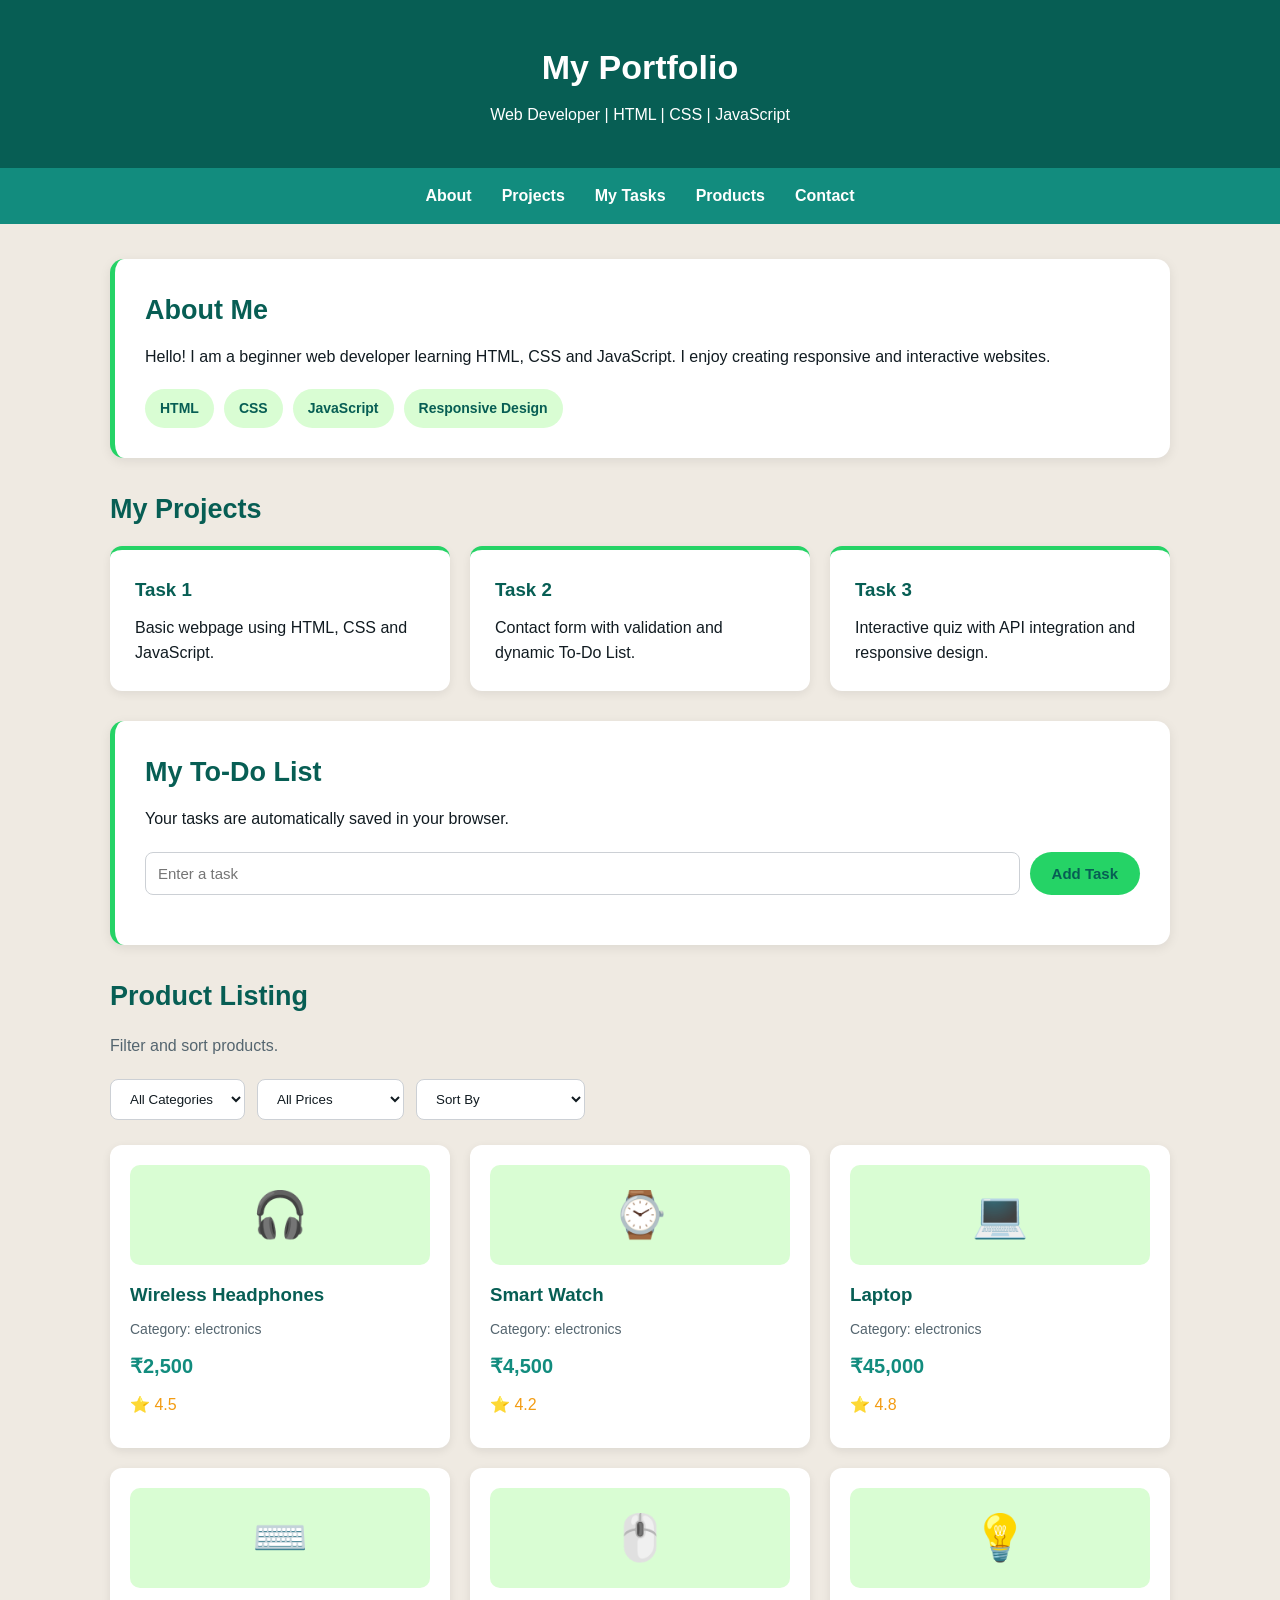
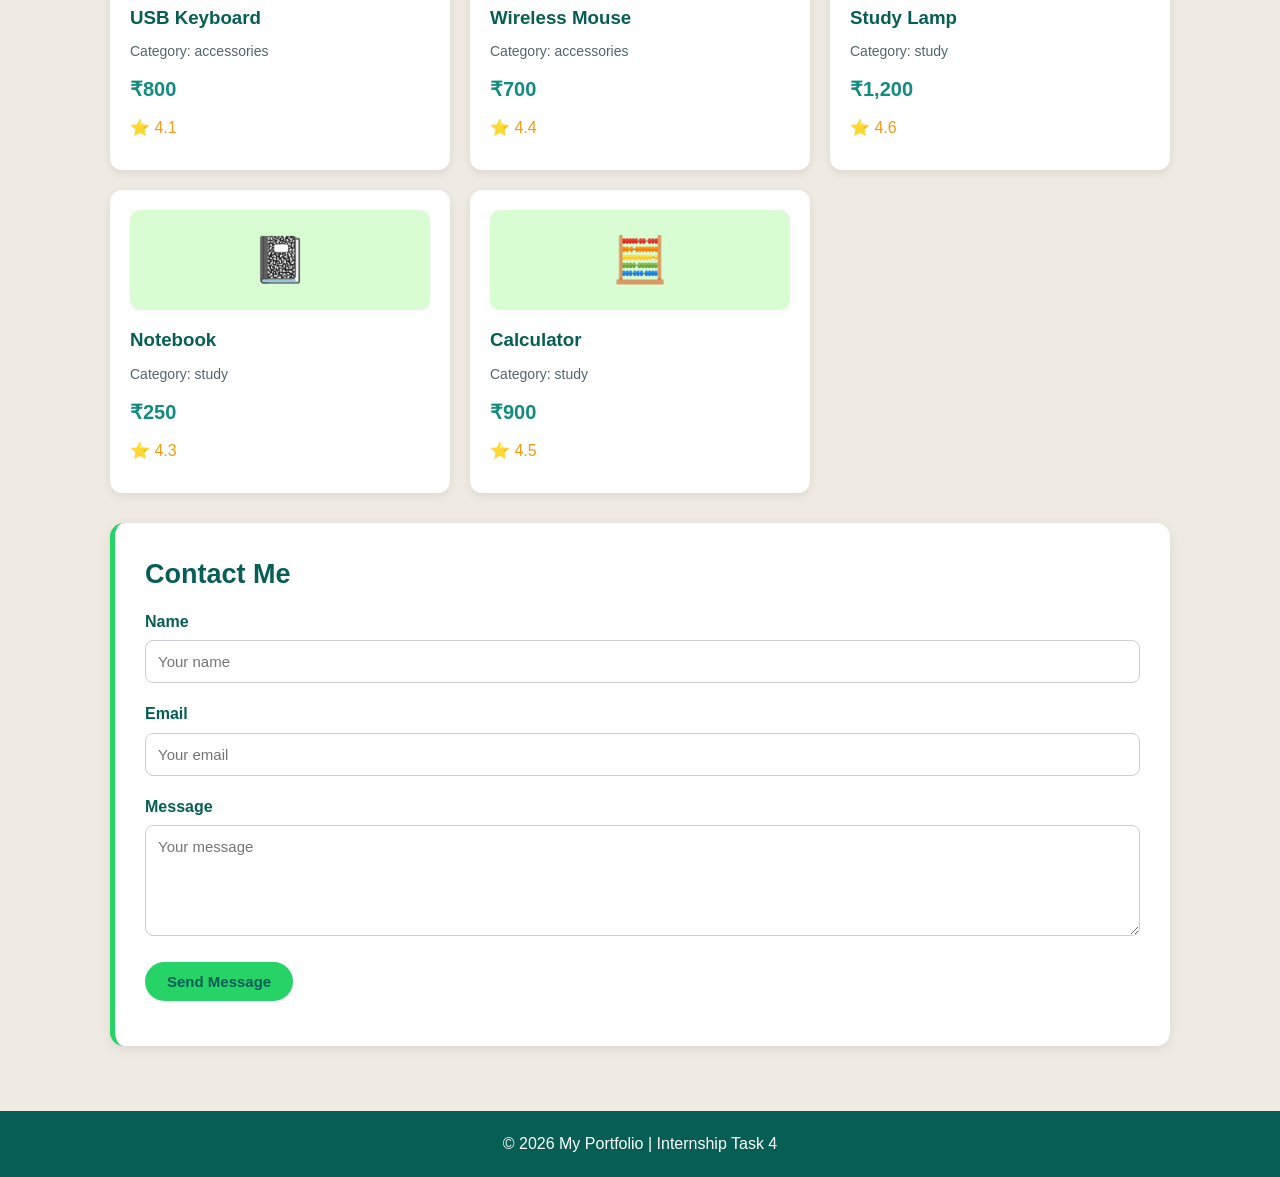
==== Project4/index.html @ b4dc9018 "add five intenship projects" ====
<!DOCTYPE html>
<html lang="en">

<head>

    <meta charset="UTF-8">

    <meta name="viewport"
          content="width=device-width, initial-scale=1.0">

    <title>My Portfolio
    </title>

    <link rel="stylesheet" href="style.css">

    <script src="script.js" defer></script>

</head>

<body>

    <!-- ================= HEADER ================= -->

    <header>

        <div class="header-content">

            <h1>My Portfolio</h1>

            <p>
                Web Developer | HTML | CSS | JavaScript
            </p>

        </div>

    </header>


    <!-- ================= NAVIGATION ================= -->

    <nav>

        <a href="#about">About</a>

        <a href="#projects">Projects</a>

        <a href="#todo">My Tasks</a>

        <a href="#products">Products</a>

        <a href="#contact">Contact</a>

    </nav>


    <!-- ================= MAIN ================= -->

    <main>


        <!-- ================= ABOUT ================= -->

        <section id="about" class="section card">

            <h2>About Me</h2>

            <p>
                Hello! I am a beginner web developer
                learning HTML, CSS and JavaScript.
                I enjoy creating responsive and
                interactive websites.
            </p>

            <div class="skills">

                <span>HTML</span>

                <span>CSS</span>

                <span>JavaScript</span>

                <span>Responsive Design</span>

            </div>

        </section>



        <!-- ================= PROJECTS ================= -->

        <section id="projects" class="section">

            <h2>My Projects</h2>

            <div class="projects-grid">


                <div class="project-card">

                    <h3>Task 1</h3>

                    <p>
                        Basic webpage using HTML,
                        CSS and JavaScript.
                    </p>

                </div>


                <div class="project-card">

                    <h3>Task 2</h3>

                    <p>
                        Contact form with validation
                        and dynamic To-Do List.
                    </p>

                </div>


                <div class="project-card">

                    <h3>Task 3</h3>

                    <p>
                        Interactive quiz with API
                        integration and responsive design.
                    </p>

                </div>


            </div>

        </section>



        <!-- ================= TODO ================= -->

        <section id="todo" class="section card">

            <h2>My To-Do List</h2>

            <p>
                Your tasks are automatically saved
                in your browser.
            </p>


            <div class="todo-input">

                <input
                    type="text"
                    id="taskInput"
                    placeholder="Enter a task"
                >

                <button id="addTaskBtn">
                    Add Task
                </button>

            </div>


            <ul id="taskList"></ul>

        </section>



        <!-- ================= PRODUCTS ================= -->

        <section id="products" class="section">

            <h2>Product Listing</h2>

            <p class="section-description">
                Filter and sort products.
            </p>


            <!-- Filters -->

            <div class="filters">

                <select id="categoryFilter">

                    <option value="all">
                        All Categories
                    </option>

                    <option value="electronics">
                        Electronics
                    </option>

                    <option value="accessories">
                        Accessories
                    </option>

                    <option value="study">
                        Study
                    </option>

                </select>


                <select id="priceFilter">

                    <option value="all">
                        All Prices
                    </option>

                    <option value="low">
                        Under ₹1,000
                    </option>

                    <option value="medium">
                        ₹1,000 - ₹5,000
                    </option>

                    <option value="high">
                        Above ₹5,000
                    </option>

                </select>


                <select id="sortFilter">

                    <option value="default">
                        Sort By
                    </option>

                    <option value="priceLow">
                        Price: Low to High
                    </option>

                    <option value="priceHigh">
                        Price: High to Low
                    </option>

                    <option value="rating">
                        Rating: High to Low
                    </option>

                </select>

            </div>


            <!-- Products -->

            <div id="productList"
                 class="products-grid">
            </div>

        </section>



        <!-- ================= CONTACT ================= -->

        <section id="contact"
                 class="section card">

            <h2>Contact Me</h2>

            <form id="contactForm">

                <div class="form-group">

                    <label for="name">
                        Name
                    </label>

                    <input
                        type="text"
                        id="name"
                        placeholder="Your name"
                        required
                    >

                </div>


                <div class="form-group">

                    <label for="email">
                        Email
                    </label>

                    <input
                        type="email"
                        id="email"
                        placeholder="Your email"
                        required
                    >

                </div>


                <div class="form-group">

                    <label for="message">
                        Message
                    </label>

                    <textarea
                        id="message"
                        rows="5"
                        placeholder="Your message"
                        required
                    ></textarea>

                </div>


                <button type="submit">
                    Send Message
                </button>


                <p id="formMessage"></p>

            </form>

        </section>

    </main>


    <!-- ================= FOOTER ================= -->

    <footer>

        <p>
            © 2026 My Portfolio |
            Internship Task 4
        </p>

    </footer>

</body>

</html>
---- Project4/style.css ----
/* =====================================
   GENERAL
===================================== */

* {
    margin: 0;
    padding: 0;
    box-sizing: border-box;
}

html {
    scroll-behavior: smooth;
}

body {

    min-height: 100vh;

    display: flex;

    flex-direction: column;

    font-family: Arial, sans-serif;

    background-color: #efeae2;

    color: #111b21;

    line-height: 1.6;
}


/* =====================================
   HEADER
===================================== */

header {

    background-color: #075e54;

    color: white;

    text-align: center;

    padding: 40px 20px;
}

header h1 {

    font-size: 34px;

    margin-bottom: 8px;
}

header p {

    font-size: 16px;
}


/* =====================================
   NAVIGATION
===================================== */

nav {

    background-color: #128c7e;

    display: flex;

    justify-content: center;

    align-items: center;

    gap: 30px;

    padding: 15px;

    position: sticky;

    top: 0;

    z-index: 100;
}

nav a {

    color: white;

    text-decoration: none;

    font-weight: bold;

    transition: 0.2s;
}

nav a:hover {

    color: #d9fdd3;
}


/* =====================================
   MAIN
===================================== */

main {

    flex: 1;

    width: 100%;

    max-width: 1100px;

    margin: 35px auto;

    padding: 0 20px;
}


/* =====================================
   SECTION
===================================== */

.section {

    margin-bottom: 30px;
}

.section > h2 {

    color: #075e54;

    margin-bottom: 15px;

    font-size: 27px;
}

.section-description {

    color: #54656f;

    margin-bottom: 20px;
}


/* =====================================
   CARD
===================================== */

.card {

    background-color: white;

    padding: 30px;

    border-radius: 14px;

    border-left: 5px solid #25d366;

    box-shadow:
        0 3px 12px rgba(0, 0, 0, 0.08);
}

.card h2 {

    color: #075e54;

    margin-bottom: 12px;
}


/* =====================================
   SKILLS
===================================== */

.skills {

    display: flex;

    flex-wrap: wrap;

    gap: 10px;

    margin-top: 20px;
}

.skills span {

    background-color: #d9fdd3;

    color: #075e54;

    padding: 8px 15px;

    border-radius: 20px;

    font-weight: bold;

    font-size: 14px;
}


/* =====================================
   PROJECTS
===================================== */

.projects-grid {

    display: grid;

    grid-template-columns:
        repeat(3, 1fr);

    gap: 20px;
}

.project-card {

    background-color: white;

    padding: 25px;

    border-radius: 12px;

    border-top: 4px solid #25d366;

    box-shadow:
        0 3px 10px rgba(0, 0, 0, 0.07);

    transition: 0.2s;
}

.project-card:hover {

    transform: translateY(-5px);

    box-shadow:
        0 6px 16px rgba(0, 0, 0, 0.12);
}

.project-card h3 {

    color: #075e54;

    margin-bottom: 10px;
}


/* =====================================
   TODO LIST
===================================== */

.todo-input {

    display: flex;

    gap: 10px;

    margin: 20px 0;
}

.todo-input input {

    flex: 1;

    padding: 12px;

    border: 1px solid #ccd0d5;

    border-radius: 8px;

    font-size: 15px;

    outline: none;
}

.todo-input input:focus {

    border-color: #25d366;
}


#taskList {

    list-style: none;
}

#taskList li {

    display: flex;

    justify-content: space-between;

    align-items: center;

    gap: 10px;

    background-color: #d9fdd3;

    padding: 12px;

    margin-bottom: 10px;

    border-radius: 8px;
}

.delete-btn {

    background-color: #dc3545;

    color: white;

    padding: 7px 12px;

    border-radius: 6px;

    font-size: 13px;
}

.delete-btn:hover {

    background-color: #b02a37;
}


/* =====================================
   FILTERS
===================================== */

.filters {

    display: flex;

    flex-wrap: wrap;

    gap: 12px;

    margin-bottom: 25px;
}

.filters select {

    padding: 11px 15px;

    border: 1px solid #ccd0d5;

    border-radius: 8px;

    background-color: white;

    color: #111b21;

    cursor: pointer;

    outline: none;
}

.filters select:focus {

    border-color: #25d366;
}


/* =====================================
   PRODUCTS
===================================== */

.products-grid {

    display: grid;

    grid-template-columns:
        repeat(3, 1fr);

    gap: 20px;
}

.product-card {

    background-color: white;

    padding: 20px;

    border-radius: 12px;

    box-shadow:
        0 3px 10px rgba(0, 0, 0, 0.08);

    transition: 0.2s;
}

.product-card:hover {

    transform: translateY(-4px);
}

.product-icon {

    background-color: #d9fdd3;

    height: 100px;

    display: flex;

    justify-content: center;

    align-items: center;

    font-size: 45px;

    border-radius: 10px;

    margin-bottom: 15px;
}

.product-card h3 {

    color: #075e54;

    margin-bottom: 8px;
}

.product-price {

    color: #128c7e;

    font-size: 20px;

    font-weight: bold;

    margin: 10px 0;
}

.product-rating {

    color: #f39c12;

    margin-bottom: 10px;
}

.product-category {

    color: #54656f;

    font-size: 14px;
}


/* =====================================
   FORM
===================================== */

.form-group {

    margin-bottom: 18px;
}

.form-group label {

    display: block;

    color: #075e54;

    font-weight: bold;

    margin-bottom: 6px;
}

.form-group input,
.form-group textarea {

    width: 100%;

    padding: 12px;

    border: 1px solid #ccd0d5;

    border-radius: 8px;

    font-size: 15px;

    font-family: Arial, sans-serif;

    outline: none;
}

.form-group input:focus,
.form-group textarea:focus {

    border-color: #25d366;

    box-shadow:
        0 0 0 2px rgba(37, 211, 102, 0.15);
}

.form-group textarea {

    resize: vertical;
}


/* =====================================
   BUTTON
===================================== */

button {

    background-color: #25d366;

    color: #075e54;

    border: none;

    padding: 11px 22px;

    border-radius: 25px;

    cursor: pointer;

    font-size: 15px;

    font-weight: bold;

    transition: 0.2s;
}

button:hover {

    background-color: #1ebe5d;

    transform: translateY(-1px);
}

button:disabled {

    opacity: 0.5;

    cursor: not-allowed;
}


/* =====================================
   FORM MESSAGE
===================================== */

#formMessage {

    color: #128c7e;

    font-weight: bold;

    margin-top: 15px;
}


/* =====================================
   FOOTER
===================================== */

footer {

    background-color: #075e54;

    color: white;

    text-align: center;

    padding: 20px;

    width: 100%;

    margin-top: auto;

    flex-shrink: 0;
}


/* =====================================
   TABLET
===================================== */

@media (max-width: 900px) {

    .projects-grid,
    .products-grid {

        grid-template-columns:
            repeat(2, 1fr);
    }

}


/* =====================================
   MOBILE
===================================== */

@media (max-width: 600px) {

    header h1 {

        font-size: 26px;
    }

    nav {

        gap: 15px;

        flex-wrap: wrap;
    }

    nav a {

        font-size: 14px;
    }

    main {

        margin: 20px auto;

        padding: 0 12px;
    }

    .card {

        padding: 20px;
    }

    .projects-grid,
    .products-grid {

        grid-template-columns: 1fr;
    }

    .todo-input {

        flex-direction: column;
    }

    .todo-input button {

        width: 100%;
    }

    .filters {

        flex-direction: column;
    }

    .filters select {

        width: 100%;
    }

}


/* =====================================
   SMALL MOBILE
===================================== */

@media (max-width: 400px) {

    header h1 {

        font-size: 22px;
    }

    .section > h2 {

        font-size: 23px;
    }

    button {

        width: 100%;
    }

}
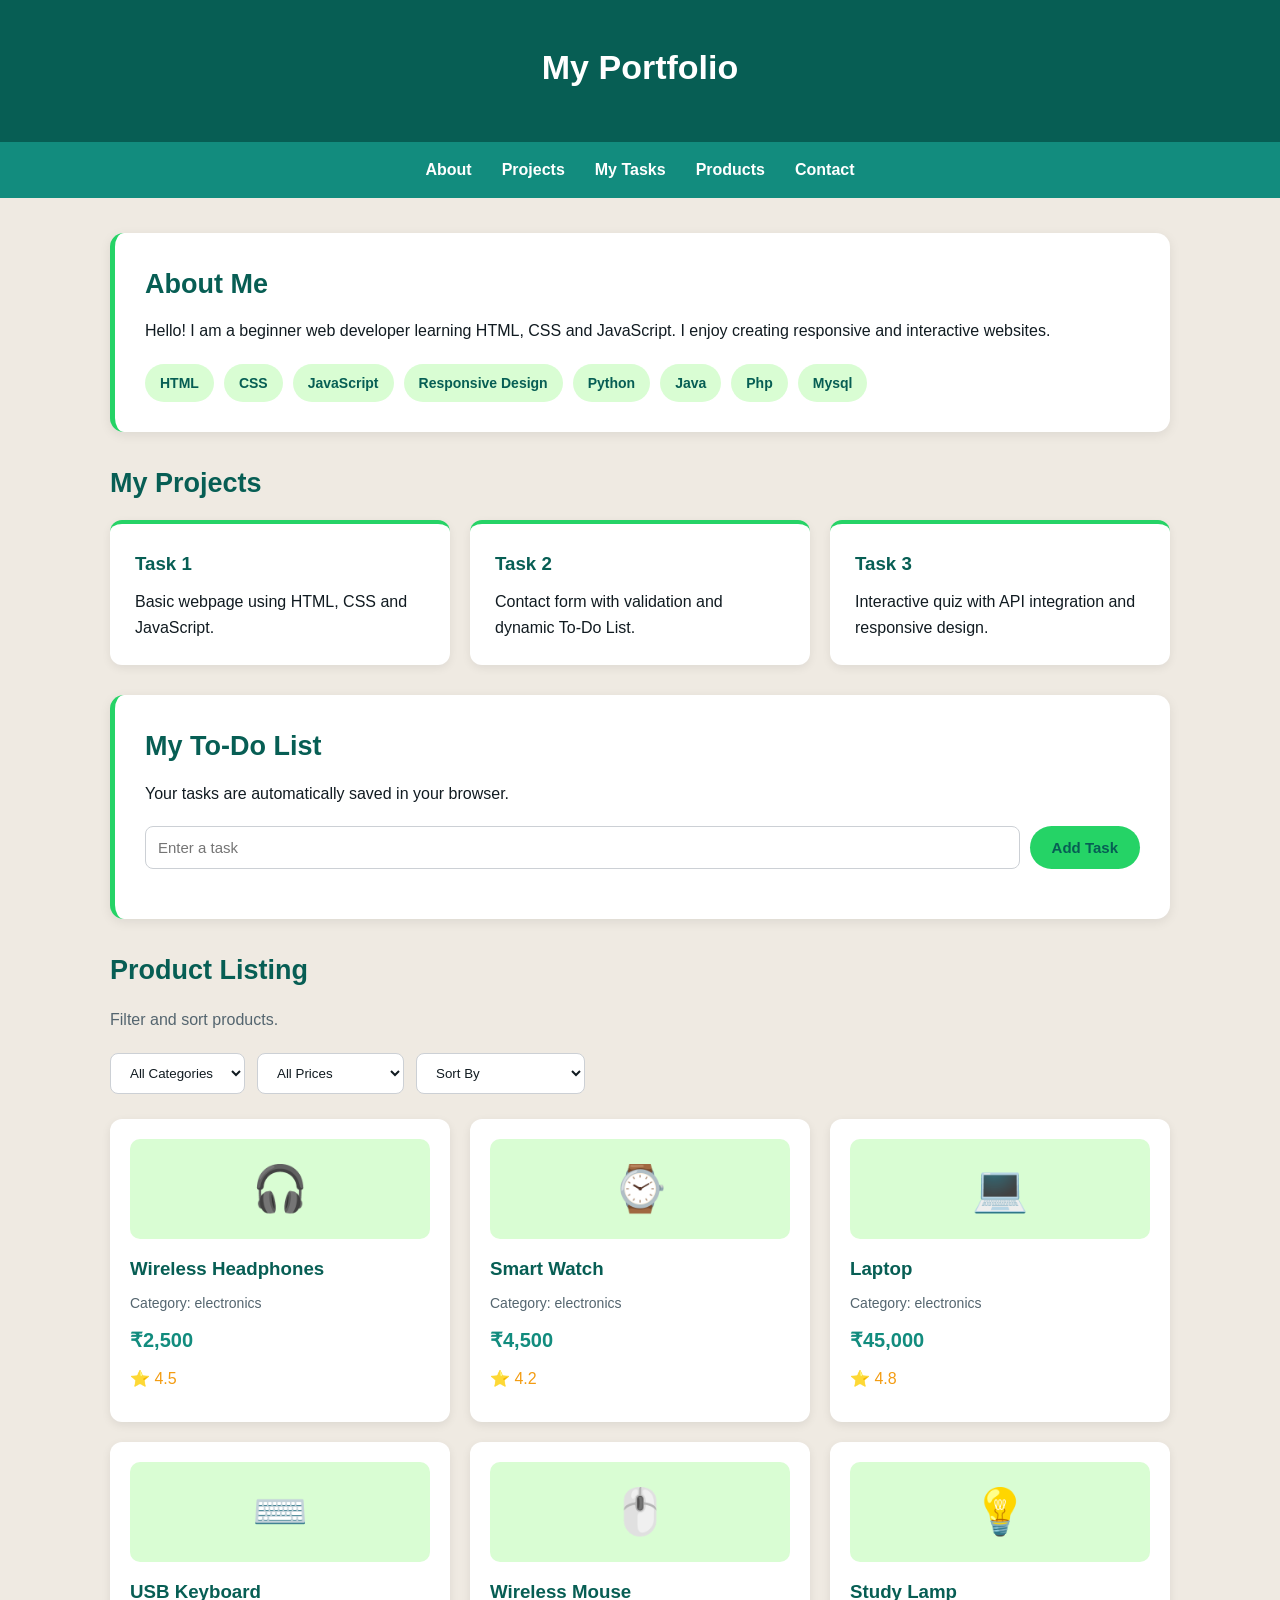
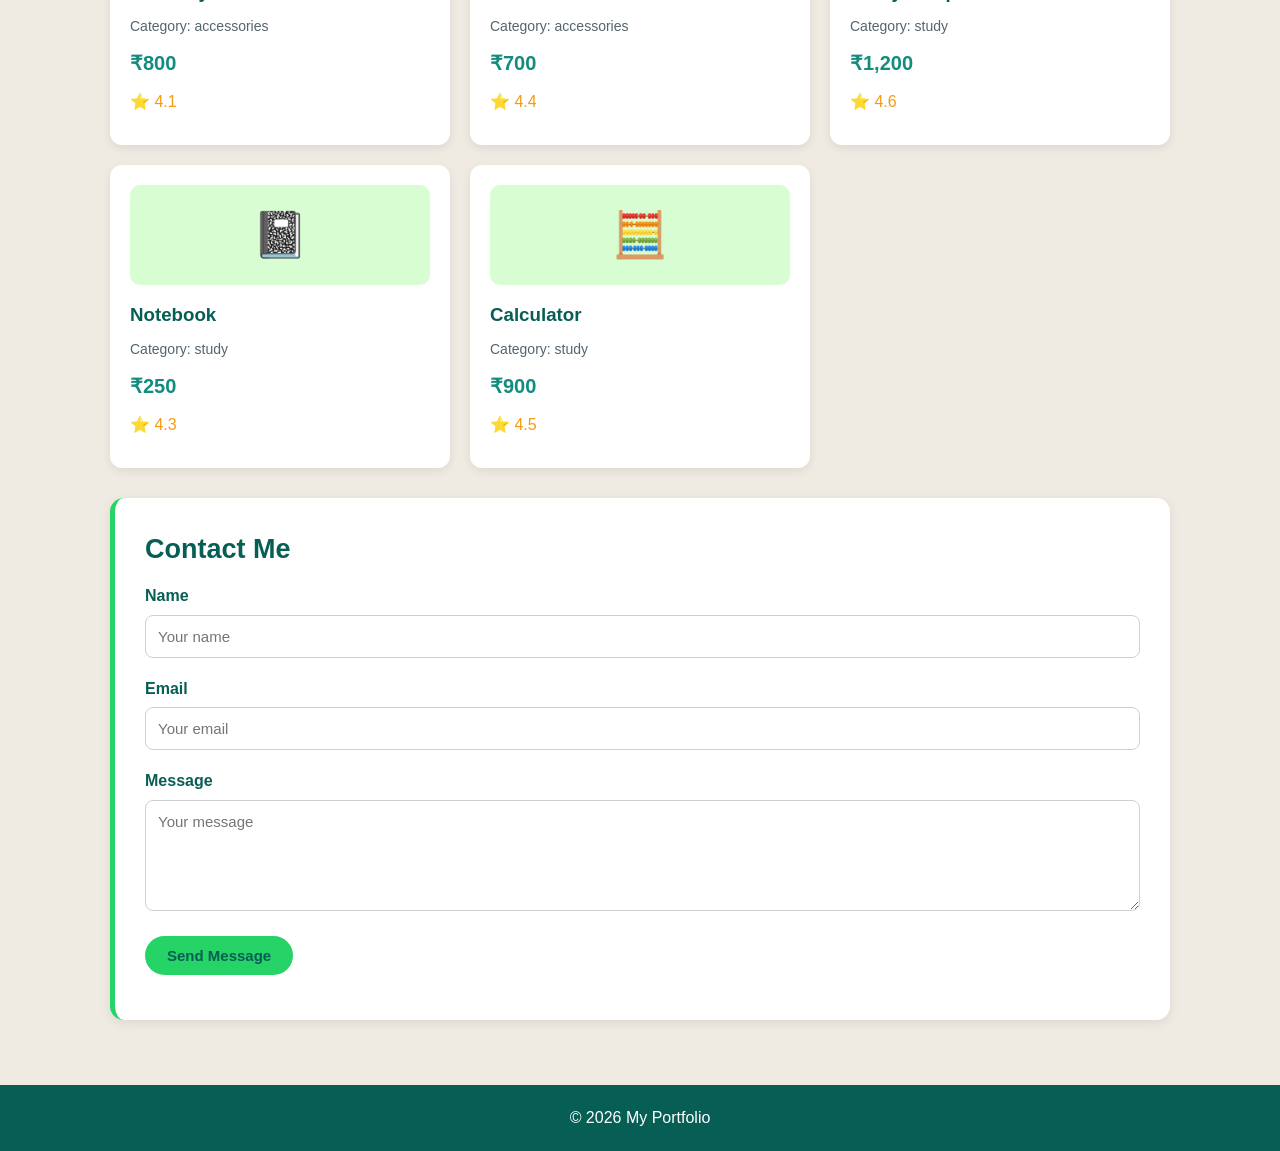
==== commit 0cc53b52: "Created" ====
--- a/Project4/index.html
+++ b/Project4/index.html
@@ -26,10 +26,6 @@
         <div class="header-content">
 
             <h1>My Portfolio</h1>
-
-            <p>
-                Web Developer | HTML | CSS | JavaScript
-            </p>
 
         </div>
 
@@ -80,6 +76,10 @@
                 <span>JavaScript</span>
 
                 <span>Responsive Design</span>
+                <span>Python</span>
+                <span>Java</span>
+                <span>Php</span>
+                <span>Mysql</span>
 
             </div>
 
@@ -337,8 +337,7 @@
     <footer>
 
         <p>
-            © 2026 My Portfolio |
-            Internship Task 4
+            © 2026 My Portfolio
         </p>
 
     </footer>
